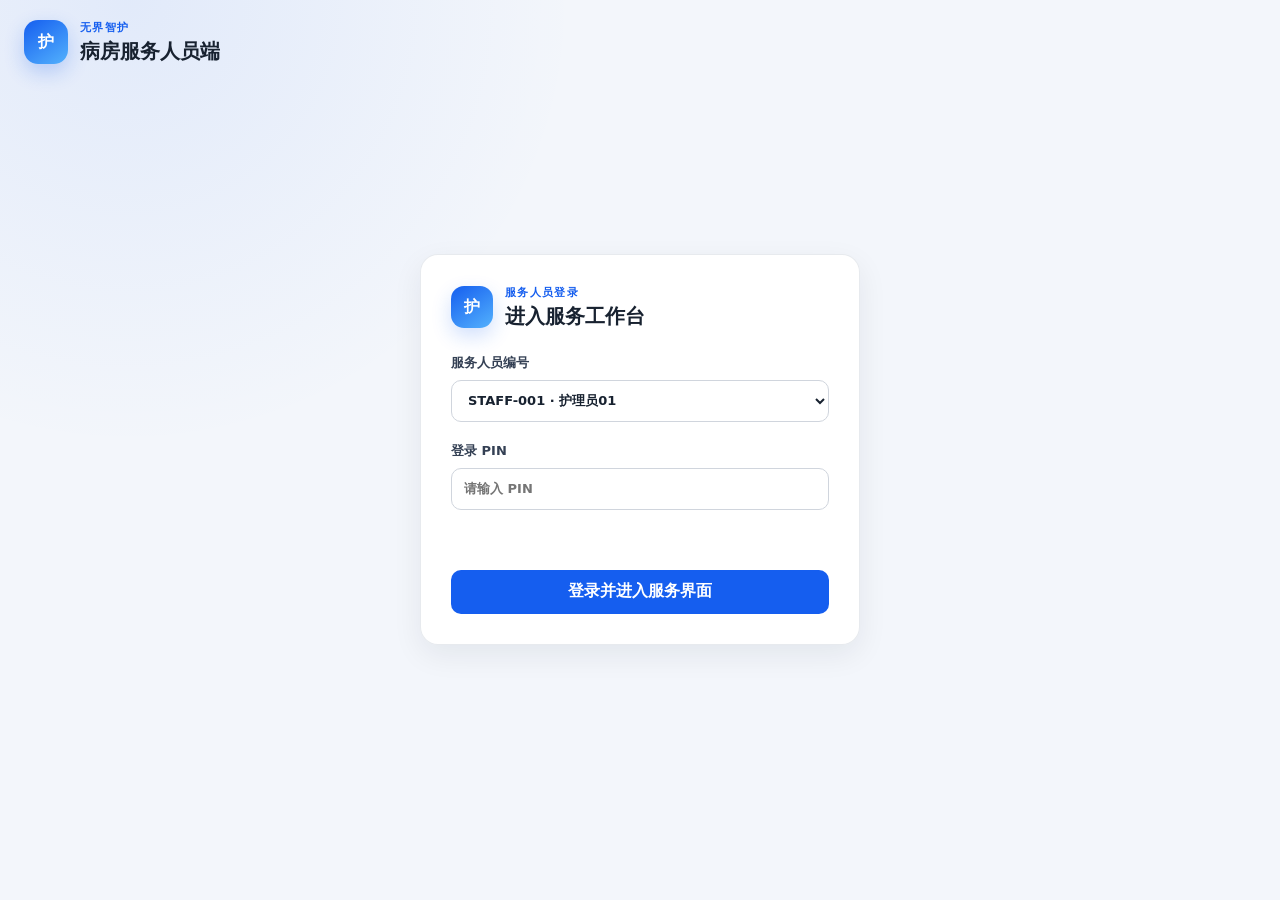
==== login.html @ 5bfd9da1 "分离登录页和服务工单页" ====
<!doctype html>
<html lang="zh-CN">
<head>
  <meta charset="utf-8">
  <meta name="viewport" content="width=device-width, initial-scale=1">
  <title>无界智护 · 服务人员登录</title>
  <link rel="stylesheet" href="styles.css">
  <script defer src="login.js"></script>
</head>
<body>
  <div class="page-shell">
    <header class="topbar">
      <div class="brand">
        <span class="brand-mark" aria-hidden="true">护</span>
        <div><p class="eyebrow">无界智护</p><h1>病房服务人员端</h1></div>
      </div>
    </header>
    <main>
      <section class="login-layout" aria-labelledby="login-title">
        <form id="login-form" class="panel login-card">
          <div class="login-card-header">
            <span class="login-icon" aria-hidden="true">护</span>
            <div><p class="eyebrow">服务人员登录</p><h2 id="login-title">进入服务工作台</h2></div>
          </div>
          <label>服务人员编号
            <select id="staff-account" required>
              <option value="STAFF-001">STAFF-001 · 护理员01</option>
              <option value="STAFF-002">STAFF-002 · 护理员02</option>
              <option value="ADMIN-001">ADMIN-001 · 值班管理员</option>
            </select>
          </label>
          <label>登录 PIN
            <input id="staff-pin" type="password" inputmode="numeric" maxlength="4" autocomplete="current-password" placeholder="请输入 PIN" required>
          </label>
          <p id="login-error" class="form-error" role="alert"></p>
          <button class="button primary large" type="submit">登录并进入服务界面</button>
        </form>
      </section>
    </main>
  </div>
</body>
</html>
---- styles.css ----
:root {
  color-scheme: light;
  --bg: #f3f6fb;
  --surface: #ffffff;
  --surface-soft: #f8faff;
  --text: #182230;
  --muted: #667085;
  --line: #e4e7ec;
  --primary: #155eef;
  --primary-dark: #004eeb;
  --pending: #f79009;
  --accepted: #2e90fa;
  --arrived: #7a5af8;
  --completed: #12b76a;
  --danger: #d92d20;
  --shadow: 0 10px 30px rgb(16 24 40 / 7%);
  font-family: Inter, "Microsoft YaHei", "PingFang SC", system-ui, sans-serif;
}

* { box-sizing: border-box; }

body {
  min-width: 320px;
  min-height: 100vh;
  margin: 0;
  color: var(--text);
  background:
    radial-gradient(circle at 10% 0%, rgb(21 94 239 / 8%), transparent 28rem),
    var(--bg);
}

button, input, select { font: inherit; }
button { cursor: pointer; }
button:disabled { cursor: not-allowed; opacity: .48; }

.page-shell { width: min(1440px, 100%); margin: 0 auto; padding: 0 24px 32px; }

.topbar {
  min-height: 84px;
  display: flex;
  align-items: center;
  justify-content: space-between;
  gap: 24px;
}

.brand, .topbar-status, .staff-summary, .header-actions, .section-heading {
  display: flex;
  align-items: center;
}

.brand { gap: 12px; }
.brand-mark, .avatar {
  display: grid;
  place-items: center;
  flex: 0 0 auto;
  color: #fff;
  background: linear-gradient(145deg, #155eef, #53b1fd);
  box-shadow: 0 8px 20px rgb(21 94 239 / 24%);
}
.brand-mark { width: 44px; height: 44px; border-radius: 14px; font-weight: 800; }
.avatar { width: 40px; height: 40px; border-radius: 50%; font-size: 13px; font-weight: 800; }

h1, h2, h3, p { margin: 0; }
h1 { font-size: 20px; }
h2 { font-size: 20px; }
h3 { font-size: 15px; }
.eyebrow { margin-bottom: 3px; color: var(--primary); font-size: 11px; font-weight: 800; letter-spacing: .12em; text-transform: uppercase; }
.helper { color: var(--muted); font-size: 12px; line-height: 1.6; }
.form-error { min-height: 20px; color: var(--danger); font-size: 13px; }

.topbar-status { gap: 16px; color: var(--muted); font-size: 13px; }
.connection-chip {
  display: inline-flex;
  align-items: center;
  gap: 7px;
  padding: 7px 11px;
  border: 1px solid #fedf89;
  border-radius: 999px;
  color: #93370d;
  background: #fffaeb;
  font-weight: 700;
}
.connection-chip.is-online { color: #027a48; border-color: #abefc6; background: #ecfdf3; }
.connection-chip.is-error { color: #b42318; border-color: #fecdca; background: #fef3f2; }
.connection-chip.is-connecting { color: #175cd3; border-color: #b2ddff; background: #eff8ff; }
.status-dot { width: 8px; height: 8px; border-radius: 50%; background: currentColor; box-shadow: 0 0 0 3px currentColor; opacity: .55; }

.panel {
  border: 1px solid rgb(228 231 236 / 88%);
  border-radius: 18px;
  background: rgb(255 255 255 / 94%);
  box-shadow: var(--shadow);
}

.login-layout {
  min-height: calc(100vh - 130px);
  display: grid;
  place-items: center;
  padding: 30px 20px 70px;
}
.login-card { display: grid; gap: 20px; width: min(100%, 440px); padding: 30px; }
.login-card-header { display: flex; align-items: center; gap: 12px; margin-bottom: 4px; }
.login-icon { display: grid; place-items: center; width: 42px; height: 42px; border-radius: 13px; color: #fff; background: linear-gradient(145deg, #155eef, #53b1fd); font-weight: 800; box-shadow: 0 8px 20px rgb(21 94 239 / 20%); }

label { display: grid; gap: 8px; color: #344054; font-size: 13px; font-weight: 700; }
input, select {
  width: 100%;
  height: 42px;
  padding: 0 12px;
  border: 1px solid #d0d5dd;
  border-radius: 10px;
  outline: none;
  color: var(--text);
  background: #fff;
}
input:focus, select:focus { border-color: #84adff; box-shadow: 0 0 0 3px rgb(21 94 239 / 12%); }

.button, .icon-button, .mode-button, .filter-button {
  border: 0;
  border-radius: 10px;
  font-weight: 750;
  transition: transform .15s ease, background .15s ease, border-color .15s ease;
}
.button:active, .icon-button:active, .mode-button:active, .filter-button:active { transform: translateY(1px); }
.button { min-height: 38px; padding: 0 14px; }
.button.large { min-height: 44px; }
.button.primary { color: #fff; background: var(--primary); }
.button.primary:hover { background: var(--primary-dark); }
.button.secondary { color: #344054; border: 1px solid #d0d5dd; background: #fff; }
.button.ghost { color: var(--muted); background: transparent; }
.button.danger { color: #b42318; border: 1px solid #fecdca; background: #fef3f2; }
.icon-button { width: 36px; height: 36px; color: var(--muted); background: #f2f4f7; font-size: 20px; }

.workspace { display: grid; gap: 16px; }
.control-strip { min-height: 68px; display: flex; align-items: center; gap: 20px; padding: 12px 16px; }
.staff-summary { gap: 10px; min-width: 190px; }
.staff-summary div { display: grid; gap: 2px; }
.staff-summary span:not(.avatar) { color: var(--muted); font-size: 12px; }
.mode-switch { display: flex; gap: 4px; padding: 4px; border-radius: 12px; background: #f2f4f7; }
.mode-button { min-height: 34px; padding: 0 13px; color: var(--muted); background: transparent; }
.mode-button.is-active { color: var(--primary); background: #fff; box-shadow: 0 1px 4px rgb(16 24 40 / 10%); }
.header-actions { gap: 6px; margin-left: auto; }

.connection-panel { padding: 20px; }
.section-heading { justify-content: space-between; gap: 16px; }
.section-heading.compact { margin-bottom: 14px; }
.connection-grid { display: grid; grid-template-columns: 2fr 1fr 1fr auto; align-items: end; gap: 12px; margin: 16px 0 10px; }

.stats-grid { display: grid; grid-template-columns: repeat(4, 1fr); gap: 14px; }
.stat-card { position: relative; overflow: hidden; padding: 18px; border: 1px solid var(--line); border-radius: 16px; background: var(--surface); box-shadow: 0 6px 18px rgb(16 24 40 / 4%); }
.stat-card::before { position: absolute; inset: 0 auto 0 0; width: 4px; background: var(--primary); content: ""; }
.stat-card.pending::before { background: var(--pending); }
.stat-card.processing::before { background: var(--arrived); }
.stat-card.mine::before { background: var(--accepted); }
.stat-card.completed::before { background: var(--completed); }
.stat-card span, .stat-card small { display: block; color: var(--muted); }
.stat-card strong { display: block; margin: 4px 0 2px; font-size: 30px; line-height: 1; }
.stat-card small { font-size: 11px; }

.workbench { min-height: 610px; display: grid; grid-template-columns: minmax(330px, 410px) minmax(0, 1fr); gap: 16px; }
.ticket-sidebar, .ticket-detail { min-height: 610px; }
.ticket-sidebar { display: flex; flex-direction: column; padding: 18px; }
.filter-row { display: flex; gap: 6px; padding-bottom: 12px; overflow-x: auto; }
.filter-button { flex: 0 0 auto; padding: 7px 10px; color: var(--muted); background: #f2f4f7; font-size: 12px; }
.filter-button.is-active { color: #fff; background: var(--primary); }
.ticket-list { display: grid; align-content: start; gap: 9px; flex: 1; max-height: 500px; overflow-y: auto; padding-right: 3px; }
.ticket-card { width: 100%; padding: 13px; border: 1px solid var(--line); border-radius: 13px; color: inherit; background: #fff; text-align: left; }
.ticket-card:hover { border-color: #b2ccff; background: #f8faff; }
.ticket-card.is-selected { border-color: #84adff; background: #eff4ff; box-shadow: inset 0 0 0 1px #84adff; }
.ticket-card-top, .ticket-card-bottom { display: flex; align-items: center; justify-content: space-between; gap: 12px; }
.ticket-card h3 { margin: 8px 0 5px; }
.ticket-card p { overflow: hidden; color: var(--muted); font-size: 13px; text-overflow: ellipsis; white-space: nowrap; }
.ticket-card-bottom { margin-top: 9px; color: var(--muted); font-size: 11px; }
.demo-tools { display: grid; grid-template-columns: repeat(2, minmax(0, 1fr)); gap: 8px; margin-top: 14px; }
.demo-tools .button { width: 100%; }

.status-badge, .priority-badge, .source-badge {
  display: inline-flex;
  align-items: center;
  width: fit-content;
  min-height: 24px;
  padding: 3px 8px;
  border-radius: 999px;
  font-size: 11px;
  font-weight: 800;
}
.status-pending { color: #93370d; background: #fffaeb; }
.status-accepted { color: #175cd3; background: #eff8ff; }
.status-arrived { color: #5925dc; background: #f4f3ff; }
.status-completed, .status-resolved { color: #027a48; background: #ecfdf3; }
.status-cancelled { color: #475467; background: #f2f4f7; }
.priority-urgent { color: #b42318; background: #fef3f2; }
.priority-normal, .source-badge { color: #475467; background: #f2f4f7; }

.ticket-detail { padding: 24px; }
.empty-state { min-height: 540px; display: grid; place-items: center; color: var(--muted); text-align: center; }
.empty-state strong { display: block; margin-bottom: 6px; color: var(--text); }
.detail-header { display: flex; align-items: flex-start; justify-content: space-between; gap: 18px; padding-bottom: 18px; border-bottom: 1px solid var(--line); }
.detail-title { display: grid; gap: 8px; }
.detail-title h2 { font-size: 25px; }
.badge-row { display: flex; flex-wrap: wrap; gap: 7px; }
.request-quote { margin: 20px 0; padding: 16px 18px; border-left: 4px solid var(--primary); border-radius: 0 12px 12px 0; background: #f5f8ff; font-size: 18px; font-weight: 750; line-height: 1.65; }
.detail-grid { display: grid; grid-template-columns: repeat(2, minmax(0, 1fr)); gap: 14px; }
.info-block { padding: 16px; border: 1px solid var(--line); border-radius: 14px; background: var(--surface-soft); }
.info-block h3 { margin-bottom: 12px; }
.info-row { display: flex; justify-content: space-between; gap: 18px; padding: 7px 0; color: var(--muted); font-size: 13px; }
.info-row span:last-child { color: var(--text); text-align: right; font-weight: 650; overflow-wrap: anywhere; }
.timeline-block { margin-top: 14px; }
.timeline { display: grid; gap: 0; }
.timeline-item { position: relative; display: grid; grid-template-columns: 72px 16px minmax(0, 1fr); gap: 8px; min-height: 48px; color: #344054; font-size: 13px; }
.timeline-item::after { position: absolute; top: 18px; bottom: -5px; left: 79px; width: 1px; background: #d0d5dd; content: ""; }
.timeline-item:last-child::after { display: none; }
.timeline-time { color: var(--muted); font-size: 11px; }
.timeline-dot { width: 10px; height: 10px; margin-top: 4px; border: 2px solid #84adff; border-radius: 50%; background: #fff; z-index: 1; }
.ownership-note { margin-top: 14px; padding: 11px 13px; border-radius: 10px; color: #475467; background: #f2f4f7; font-size: 12px; }
.detail-actions { display: flex; justify-content: flex-end; gap: 10px; margin-top: 20px; padding-top: 18px; border-top: 1px solid var(--line); }

.toast { position: fixed; z-index: 20; right: 24px; bottom: 24px; max-width: min(440px, calc(100vw - 48px)); padding: 13px 16px; border-radius: 12px; color: #fff; background: #101828; box-shadow: 0 14px 40px rgb(16 24 40 / 22%); font-size: 13px; }

@media (max-width: 980px) {
  .login-layout { padding: 30px 4vw 60px; }
  .stats-grid { grid-template-columns: repeat(2, 1fr); }
  .workbench { grid-template-columns: 1fr; }
  .ticket-sidebar, .ticket-detail { min-height: auto; }
  .ticket-list { max-height: 390px; }
  .connection-grid { grid-template-columns: repeat(2, 1fr); }
}

@media (max-width: 640px) {
  .page-shell { padding: 0 12px 22px; }
  .topbar { min-height: 72px; }
  .brand h1 { font-size: 16px; }
  .brand-mark { width: 38px; height: 38px; }
  .topbar-status time { display: none; }
  .login-layout { min-height: auto; padding: 28px 0; }
  .login-card { padding: 22px; }
  .control-strip { align-items: stretch; flex-wrap: wrap; }
  .staff-summary { flex: 1 1 auto; }
  .mode-switch { order: 3; width: 100%; }
  .mode-button { flex: 1; }
  .header-actions { margin-left: 0; }
  .connection-grid, .stats-grid, .detail-grid { grid-template-columns: 1fr; }
  .stat-card { padding: 14px; }
  .workbench { gap: 12px; }
  .ticket-sidebar, .ticket-detail { padding: 16px; }
  .detail-header { display: grid; }
  .request-quote { font-size: 16px; }
  .detail-actions { display: grid; grid-template-columns: 1fr; }
  .detail-actions .button { width: 100%; }
}
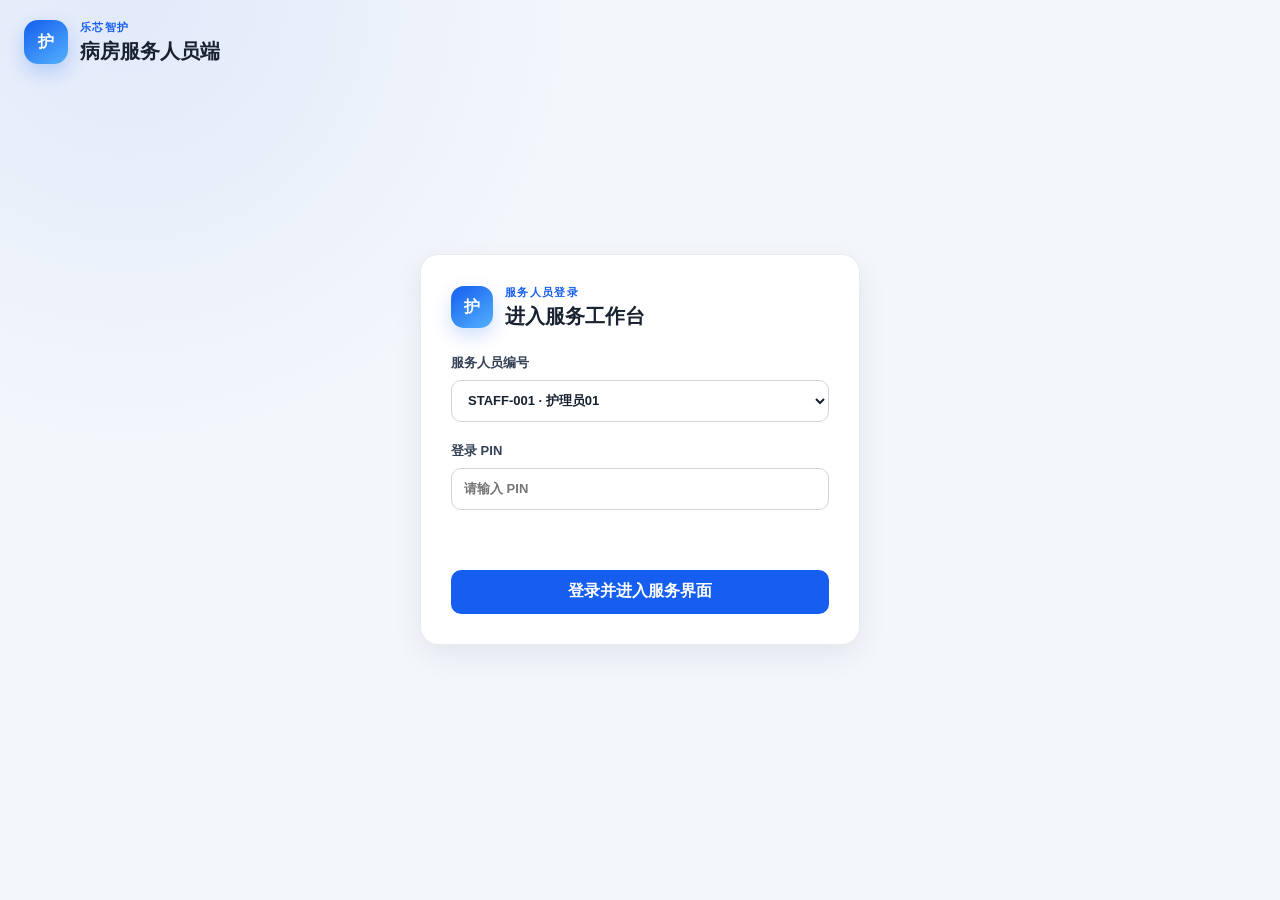
==== commit defa89cc: "更新网页品牌名称为乐芯智护" ====
--- a/login.html
+++ b/login.html
@@ -3,7 +3,7 @@
 <head>
   <meta charset="utf-8">
   <meta name="viewport" content="width=device-width, initial-scale=1">
-  <title>无界智护 · 服务人员登录</title>
+  <title>乐芯智护 · 服务人员登录</title>
   <link rel="stylesheet" href="styles.css">
   <script defer src="login.js"></script>
 </head>
@@ -12,7 +12,7 @@
     <header class="topbar">
       <div class="brand">
         <span class="brand-mark" aria-hidden="true">护</span>
-        <div><p class="eyebrow">无界智护</p><h1>病房服务人员端</h1></div>
+        <div><p class="eyebrow">乐芯智护</p><h1>病房服务人员端</h1></div>
       </div>
     </header>
     <main>
--- a/styles.css
+++ b/styles.css
@@ -18,6 +18,7 @@
 }
 
 * { box-sizing: border-box; }
+html, body, button, input { font-family: -apple-system, BlinkMacSystemFont, "PingFang SC", "Microsoft YaHei", "Segoe UI", sans-serif; }
 
 body {
   min-width: 320px;
@@ -171,8 +172,8 @@
 .ticket-card h3 { margin: 8px 0 5px; }
 .ticket-card p { overflow: hidden; color: var(--muted); font-size: 13px; text-overflow: ellipsis; white-space: nowrap; }
 .ticket-card-bottom { margin-top: 9px; color: var(--muted); font-size: 11px; }
-.demo-tools { display: grid; grid-template-columns: repeat(2, minmax(0, 1fr)); gap: 8px; margin-top: 14px; }
-.demo-tools .button { width: 100%; }
+.online-tools { display: grid; grid-template-columns: repeat(2, minmax(0, 1fr)); gap: 8px; margin-top: 14px; }
+.online-tools .button { width: 100%; }
 
 .status-badge, .priority-badge, .source-badge {
   display: inline-flex;
@@ -200,11 +201,30 @@
 .detail-title h2 { font-size: 25px; }
 .badge-row { display: flex; flex-wrap: wrap; gap: 7px; }
 .request-quote { margin: 20px 0; padding: 16px 18px; border-left: 4px solid var(--primary); border-radius: 0 12px 12px 0; background: #f5f8ff; font-size: 18px; font-weight: 750; line-height: 1.65; }
+.quick-state-row { display: flex; align-items: baseline; justify-content: space-between; gap: 16px; margin: 0 0 16px; padding: 13px 15px; border: 1px solid #b2ddff; border-radius: 12px; color: #175cd3; background: #eff8ff; }
+.quick-state-row strong { color: #1849a9; }
+.quick-label { color: #667085; font-size: 12px; font-weight: 700; }
 .detail-grid { display: grid; grid-template-columns: repeat(2, minmax(0, 1fr)); gap: 14px; }
 .info-block { padding: 16px; border: 1px solid var(--line); border-radius: 14px; background: var(--surface-soft); }
 .info-block h3 { margin-bottom: 12px; }
 .info-row { display: flex; justify-content: space-between; gap: 18px; padding: 7px 0; color: var(--muted); font-size: 13px; }
 .info-row span:last-child { color: var(--text); text-align: right; font-weight: 650; overflow-wrap: anywhere; }
+.detail-folds { display: grid; gap: 10px; }
+.detail-fold { border: 1px solid var(--line); border-radius: 13px; background: var(--surface-soft); }
+.detail-fold summary { display: flex; align-items: center; justify-content: space-between; gap: 16px; min-height: 50px; padding: 0 15px; cursor: pointer; color: #344054; font-size: 14px; font-weight: 750; list-style: none; }
+.detail-fold summary::-webkit-details-marker { display: none; }
+.detail-fold summary::after { color: var(--muted); content: "+"; font-size: 20px; font-weight: 400; }
+.detail-fold[open] summary { border-bottom: 1px solid var(--line); }
+.detail-fold[open] summary::after { content: "−"; }
+.detail-fold summary small { margin-left: auto; color: var(--muted); font-size: 11px; font-weight: 500; }
+
+.recent-care-list { display: grid; gap: 10px; }
+.recent-care-row { display: grid; grid-template-columns: minmax(0, 1fr) auto auto; align-items: center; gap: 10px; padding: 9px 0; border-bottom: 1px solid var(--line); }
+.recent-care-row:last-child { border-bottom: 0; }
+.recent-care-type { overflow: hidden; color: #344054; font-weight: 650; text-overflow: ellipsis; white-space: nowrap; }
+.recent-care-status { padding: 3px 8px; border-radius: 999px; color: #027a48; background: #ecfdf3; font-size: 11px; white-space: nowrap; }
+.recent-care-row time { color: var(--muted); font-size: 11px; white-space: nowrap; }
+.fold-content { padding: 8px 15px 12px; }
 .timeline-block { margin-top: 14px; }
 .timeline { display: grid; gap: 0; }
 .timeline-item { position: relative; display: grid; grid-template-columns: 72px 16px minmax(0, 1fr); gap: 8px; min-height: 48px; color: #344054; font-size: 13px; }
